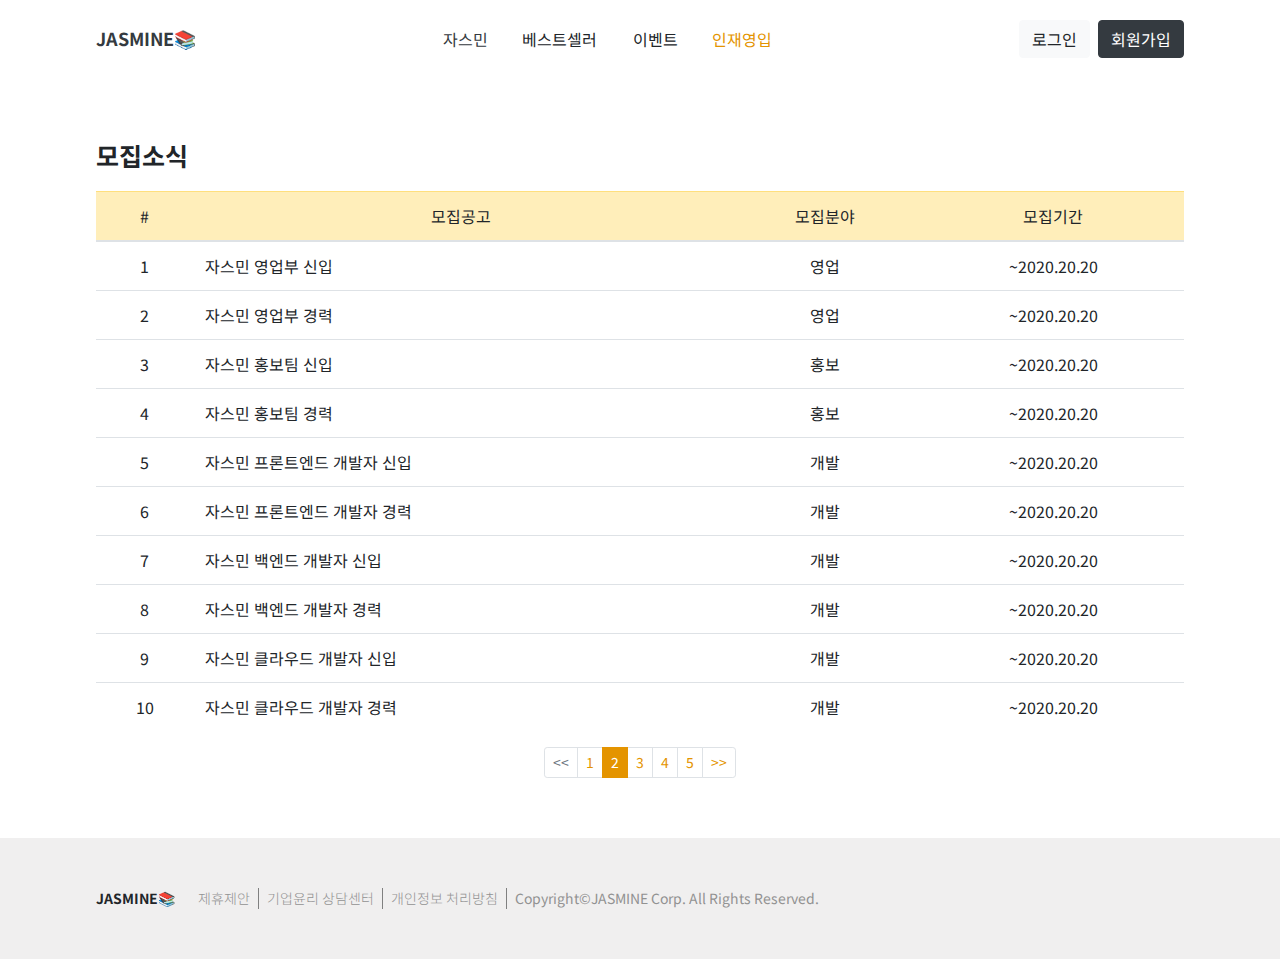
==== html/hire.html @ 0f273f2a "Make company site called "JASMINE" about 4 pages." ====
<!DOCTYPE html>
<html lang="en">
  <head>
    <meta charset="UTF-8" />
    <meta name="viewport" content="width=device-width, initial-scale=1.0" />
    <link rel="stylesheet" href="../css/hire.css" />
    <link
      href="https://fonts.googleapis.com/css2?family=Noto+Sans+KR:wght@300;500;700&display=swap"
      rel="stylesheet"
    />
    <!-- bootstrap4 css-->
    <link
      rel="stylesheet"
      href="https://maxcdn.bootstrapcdn.com/bootstrap/4.5.0/css/bootstrap.min.css"
    />
    <title>JASMINE | hire</title>
  </head>
  <body>
    <div class="header-wrap">
      <header class="d-flex">
        <div class="header-logo">
          <a href="index.html" class="text-dark text-decoration-none"
            ><span>JASMINE📚</span></a
          >
        </div>
        <ul class="header-main mb-0">
          <a
            href="../html/introduction.html"
            class="text-dark text-decoration-none m-auto nav-link"
            ><li>자스민</li></a
          >
          <li>베스트셀러</li>
          <li>이벤트</li>
          <a
            href="../html/hire.html"
            class="text-decoration-none m-auto nav-link"
          >
            <li class="active">인재영입</li>
          </a>
        </ul>
        <div class="header-right mb-0">
          <a href="../html/login.html"
            ><button type="button" class="btn btn-light mr-2">로그인</button></a
          >
          <button type="button" class="btn btn-dark">회원가입</button>
        </div>
      </header>
    </div>
    <div class="section-wrap">
      <section>
        <p class="title">모집소식</p>
        <table class="table table-hover">
          <thead>
            <tr class="table-warning">
              <th scope="col">#</th>
              <th scope="col">모집공고</th>
              <th scope="col">모집분야</th>
              <th scope="col">모집기간</th>
            </tr>
          </thead>
          <tbody>
            <tr>
              <th scope="row">1</th>
              <td class="table-title">자스민 영업부 신입</td>
              <td>영업</td>
              <td>~2020.20.20</td>
            </tr>
            <tr>
              <th scope="row">2</th>
              <td class="table-title">자스민 영업부 경력</td>
              <td>영업</td>
              <td>~2020.20.20</td>
            </tr>
            <tr>
              <th scope="row">3</th>
              <td class="table-title">자스민 홍보팀 신입</td>
              <td>홍보</td>
              <td>~2020.20.20</td>
            </tr>
            <tr>
              <th scope="row">4</th>
              <td class="table-title">자스민 홍보팀 경력</td>
              <td>홍보</td>
              <td>~2020.20.20</td>
            </tr>
            <tr>
              <th scope="row">5</th>
              <td class="table-title">자스민 프론트엔드 개발자 신입</td>
              <td>개발</td>
              <td>~2020.20.20</td>
            </tr>
            <tr>
              <th scope="row">6</th>
              <td class="table-title">자스민 프론트엔드 개발자 경력</td>
              <td>개발</td>
              <td>~2020.20.20</td>
            </tr>
            <tr>
              <th scope="row">7</th>
              <td class="table-title">자스민 백엔드 개발자 신입</td>
              <td>개발</td>
              <td>~2020.20.20</td>
            </tr>
            <tr>
              <th scope="row">8</th>
              <td class="table-title">자스민 백엔드 개발자 경력</td>
              <td>개발</td>
              <td>~2020.20.20</td>
            </tr>
            <tr>
              <th scope="row">9</th>
              <td class="table-title">자스민 클라우드 개발자 신입</td>
              <td>개발</td>
              <td>~2020.20.20</td>
            </tr>
            <tr>
              <th scope="row">10</th>
              <td class="table-title">자스민 클라우드 개발자 경력</td>
              <td>개발</td>
              <td>~2020.20.20</td>
            </tr>
          </tbody>
        </table>
        <nav aria-label="...">
          <ul class="pagination-sm justify-content-center">
            <li class="page-item disabled">
              <a class="page-link" href="#" tabindex="-1"><<</a>
            </li>
            <li class="page-item"><a class="page-link" href="#">1</a></li>
            <li class="page-item active">
              <a class="page-link" href="#"
                >2 <span class="sr-only">(current)</span></a
              >
            </li>
            <li class="page-item"><a class="page-link" href="#">3</a></li>
            <li class="page-item"><a class="page-link" href="#">4</a></li>
            <li class="page-item"><a class="page-link" href="#">5</a></li>
            <li class="page-item">
              <a class="page-link" href="#">>></a>
            </li>
          </ul>
        </nav>
      </section>
    </div>
    <div class="footer-wrap">
      <footer class="d-flex">
        <p class="footer-logo mb-0">JASMINE📚</p>
        <div class="footer-text">
          <p class="mb-0">제휴제안</p>
          <p class="mb-0">기업윤리 상담센터</p>
          <p class="mb-0">개인정보 처리방침</p>
          <p class="mb-0">Copyright©JASMINE Corp. All Rights Reserved.</p>
        </div>
      </footer>
    </div>
  </body>
</html>
---- css/hire.css ----
@import "reset.css";
body {
  font-family: "Noto Sans KR", sans-serif !important;
}

/* header */
header {
  display: flex;
  text-align: center;
  justify-content: space-between;
  align-items: center;
  width: 85%;
  margin: 0 auto;
  word-break: keep-all;
}

.header-logo {
  font-size: 18px;
  font-weight: 700;
  padding: 25px 0;
}

ul {
  display: flex;
}

.header-main > li {
  cursor: pointer;
  padding: 25px 18px;
}

.header-right {
  display: flex;
  align-items: center;
}

li:hover {
  color: rgb(228, 148, 0);
}

.active {
  color: rgb(228, 148, 0);
}

/* section */
section {
  width: 85%;
  margin: 60px auto;
}

.title {
  font-weight: 700;
  font-size: 25px;
}

table {
  text-align: center;
}

.table-title {
  text-align: left;
}

.pagination-sm > li > a {
  background-color: white;
  color: rgb(228, 148, 0);
}

.pagination-sm > li > a:focus,
.pagination-sm > li > a:hover,
.pagination-sm > li > span:focus,
.pagination-sm > li > span:hover {
  color: rgb(228, 148, 0);
  background-color: #fff;
  border-color: rgb(228, 148, 0);
}

.pagination-sm > .active > a:hover {
  background-color: rgb(228, 148, 0);
  border: solid 1px rgb(228, 148, 0);
}

/* bootstrap 기본 색상 때문에 부득이하게 !important 사용 */
.pagination-sm li.active a {
  border-color: rgb(228, 148, 0) !important;
  background: rgb(228, 148, 0) !important;
}

/* footer */
.footer-wrap {
  padding: 50px 0;
  background-color: rgb(240, 239, 239);
  text-align: center;
}

footer {
  font-size: 14px;
  display: flex;
  width: 85%;
  margin: 0 auto;
  word-break: keep-all;
}

.footer-logo {
  margin-right: 15px;
  font-weight: 700;
}
.footer-text {
  display: flex;
  color: rgb(146, 146, 146);
}

.footer-text > p {
  padding: 0 8px;
}

.footer-text > p:not(:last-child) {
  font-weight: 300;
  border-right: 1px solid gray;
}
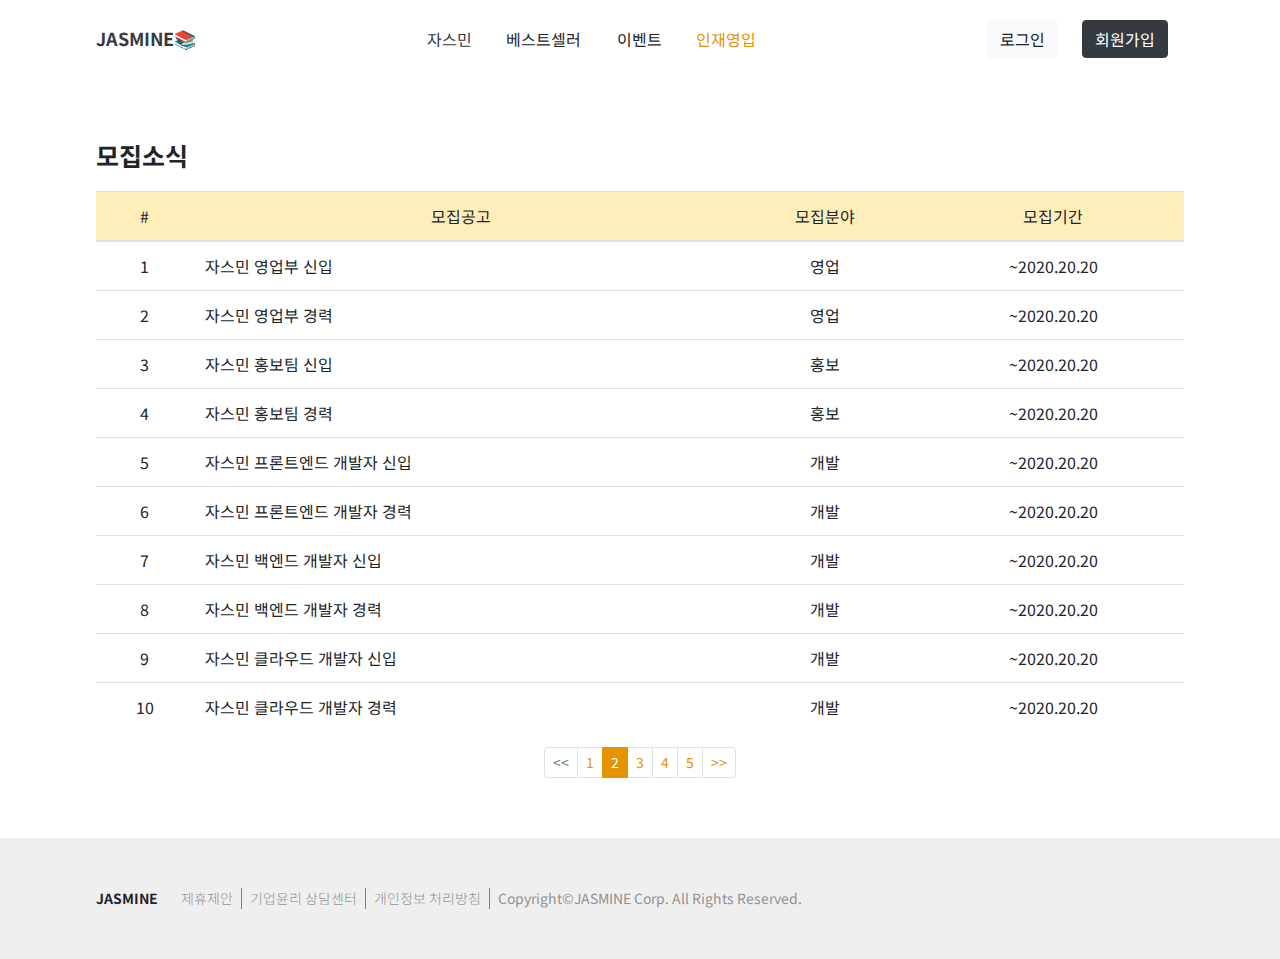
==== commit 0f49d0de: "Add a tag at 회원가입 and Fix book emoji to after content" ====
--- a/html/hire.html
+++ b/html/hire.html
@@ -20,7 +20,7 @@
       <header class="d-flex">
         <div class="header-logo">
           <a href="index.html" class="text-dark text-decoration-none"
-            ><span>JASMINE📚</span></a
+            ><span class="emoji">JASMINE</span></a
           >
         </div>
         <ul class="header-main mb-0">
@@ -42,7 +42,12 @@
           <a href="../html/login.html"
             ><button type="button" class="btn btn-light mr-2">로그인</button></a
           >
-          <button type="button" class="btn btn-dark">회원가입</button>
+          <a
+            href="../html/signUp.html"
+            class="text-dark text-decoration-none nav-link"
+          >
+            <button type="button" class="btn btn-dark">회원가입</button>
+          </a>
         </div>
       </header>
     </div>
@@ -144,7 +149,7 @@
     </div>
     <div class="footer-wrap">
       <footer class="d-flex">
-        <p class="footer-logo mb-0">JASMINE📚</p>
+        <p class="footer-logo mb-0">JASMINE</p>
         <div class="footer-text">
           <p class="mb-0">제휴제안</p>
           <p class="mb-0">기업윤리 상담센터</p>
--- a/css/hire.css
+++ b/css/hire.css
@@ -1,6 +1,10 @@
 @import "reset.css";
 body {
   font-family: "Noto Sans KR", sans-serif !important;
+}
+
+.emoji::after {
+  content: "📚";
 }
 
 /* header */
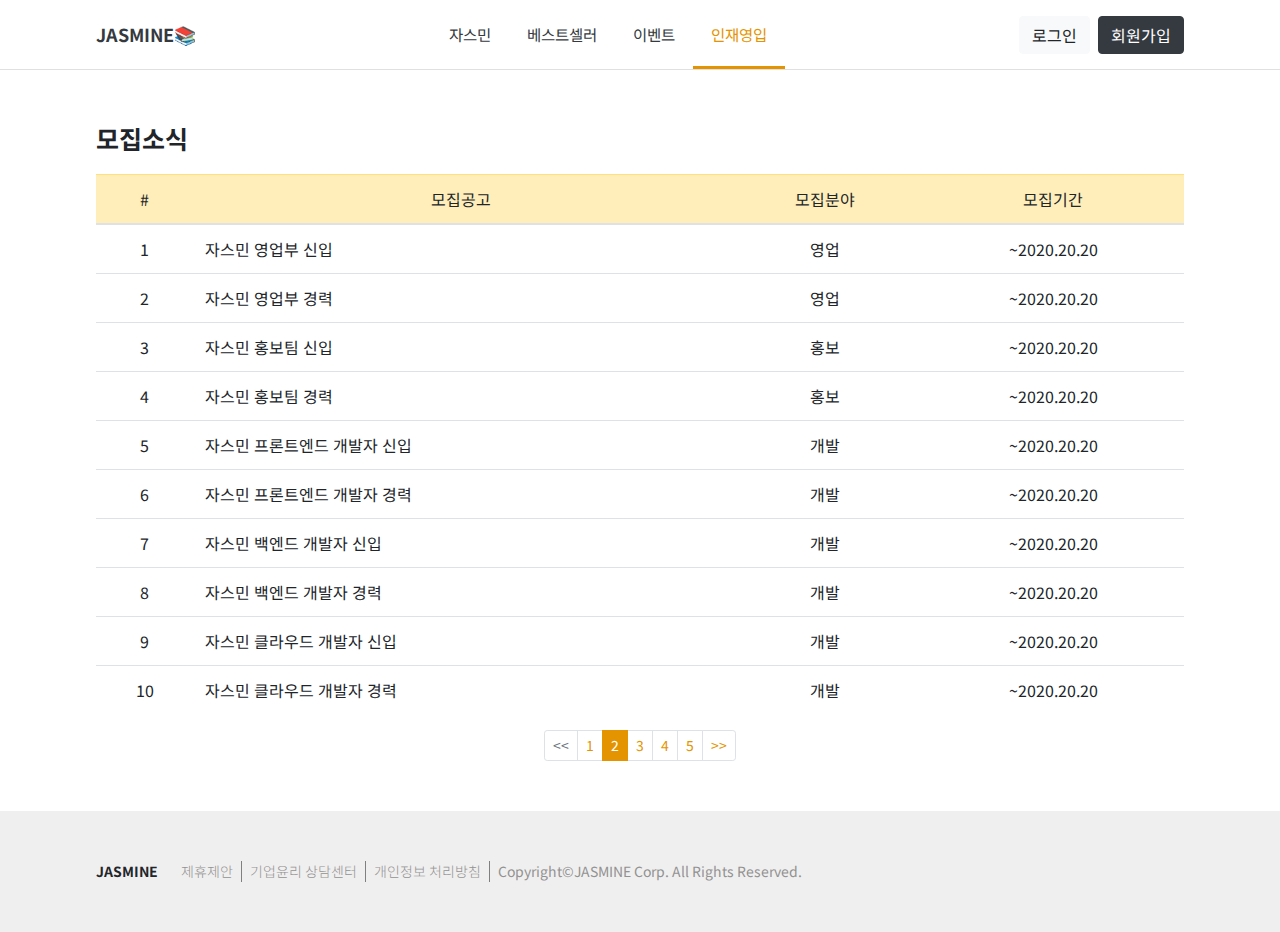
==== commit a0e34f61: "Add hamburger menu" ====
--- a/html/hire.html
+++ b/html/hire.html
@@ -13,29 +13,41 @@
       rel="stylesheet"
       href="https://maxcdn.bootstrapcdn.com/bootstrap/4.5.0/css/bootstrap.min.css"
     />
+    <!-- font-awesome css -->
+    <link
+    rel="stylesheet"
+    href="https://cdnjs.cloudflare.com/ajax/libs/font-awesome/5.8.2/css/all.min.css"/>
     <title>JASMINE | hire</title>
   </head>
-  <body>
+  <body class="large">
     <div class="header-wrap">
-      <header class="d-flex">
-        <div class="header-logo">
-          <a href="index.html" class="text-dark text-decoration-none"
-            ><span class="emoji">JASMINE</span></a
-          >
+      <header>
+        <div class="header-top d-flex">
+        <div class="header-left">
+          <div class="header-hamburger">
+          <span class="hamburger-btn">
+            <i class="fas fa-bars"></i>
+          </span>
+          </div>
+          <div class="header-logo">
+            <a href="index.html" class="text-dark text-decoration-none">
+              <span class="emoji">JASMINE</span>
+              </a>
+          </div>
         </div>
-        <ul class="header-main mb-0">
+        <ul class="header-top-nav mb-0">
           <a
             href="../html/introduction.html"
-            class="text-dark text-decoration-none m-auto nav-link"
-            ><li>자스민</li></a
+            class="text-dark text-decoration-none nav-link"
+            ><li class="nav-item">자스민</li></a
           >
-          <li>베스트셀러</li>
-          <li>이벤트</li>
+          <a href="#" class="text-dark text-decoration-none nav-link"><li class="nav-item">베스트셀러</li></a>
+          <a href="#" class="text-dark text-decoration-none nav-link"><li class="nav-item">이벤트</li></a>
           <a
             href="../html/hire.html"
-            class="text-decoration-none m-auto nav-link"
+            class="text-dark text-decoration-none nav-link active"
           >
-            <li class="active">인재영입</li>
+            <li class="nav-item">인재영입</li>
           </a>
         </ul>
         <div class="header-right mb-0">
@@ -44,11 +56,28 @@
           >
           <a
             href="../html/signUp.html"
-            class="text-dark text-decoration-none nav-link"
+            class="text-dark text-decoration-none nav-link p-0"
           >
             <button type="button" class="btn btn-dark">회원가입</button>
           </a>
         </div>
+      </div>
+      <div class="header-bottom c">
+        <ul class="header-bottom-nav mb-0">
+          <a
+            href="../html/introduction.html"
+            class="text-dark text-decoration-none nav-link"
+            ><li class="nav-item">자스민</li></a
+          >
+          <a href="#" class="text-dark text-decoration-none  nav-link"><li class="nav-item">베스트셀러</li></a>
+          <a href="#" class="text-dark text-decoration-none nav-link"><li class="nav-item">이벤트</li></a>
+          <a
+            href="../html/hire.html"
+            class="text-dark text-decoration-none nav-link active"
+          >
+            <li class="nav-item">인재영입</li>
+          </a>
+      </div>
       </header>
     </div>
     <div class="section-wrap">
@@ -158,5 +187,6 @@
         </div>
       </footer>
     </div>
+    <script src="../script.js"></script>
   </body>
 </html>
--- a/css/hire.css
+++ b/css/hire.css
@@ -1,55 +1,10 @@
 @import "reset.css";
-body {
-  font-family: "Noto Sans KR", sans-serif !important;
-}
-
-.emoji::after {
-  content: "📚";
-}
-
-/* header */
-header {
-  display: flex;
-  text-align: center;
-  justify-content: space-between;
-  align-items: center;
-  width: 85%;
-  margin: 0 auto;
-  word-break: keep-all;
-}
-
-.header-logo {
-  font-size: 18px;
-  font-weight: 700;
-  padding: 25px 0;
-}
-
-ul {
-  display: flex;
-}
-
-.header-main > li {
-  cursor: pointer;
-  padding: 25px 18px;
-}
-
-.header-right {
-  display: flex;
-  align-items: center;
-}
-
-li:hover {
-  color: rgb(228, 148, 0);
-}
-
-.active {
-  color: rgb(228, 148, 0);
-}
+@import "common.css";
 
 /* section */
 section {
   width: 85%;
-  margin: 60px auto;
+  margin: 50px auto;
 }
 
 .title {
@@ -89,36 +44,3 @@
   border-color: rgb(228, 148, 0) !important;
   background: rgb(228, 148, 0) !important;
 }
-
-/* footer */
-.footer-wrap {
-  padding: 50px 0;
-  background-color: rgb(240, 239, 239);
-  text-align: center;
-}
-
-footer {
-  font-size: 14px;
-  display: flex;
-  width: 85%;
-  margin: 0 auto;
-  word-break: keep-all;
-}
-
-.footer-logo {
-  margin-right: 15px;
-  font-weight: 700;
-}
-.footer-text {
-  display: flex;
-  color: rgb(146, 146, 146);
-}
-
-.footer-text > p {
-  padding: 0 8px;
-}
-
-.footer-text > p:not(:last-child) {
-  font-weight: 300;
-  border-right: 1px solid gray;
-}
